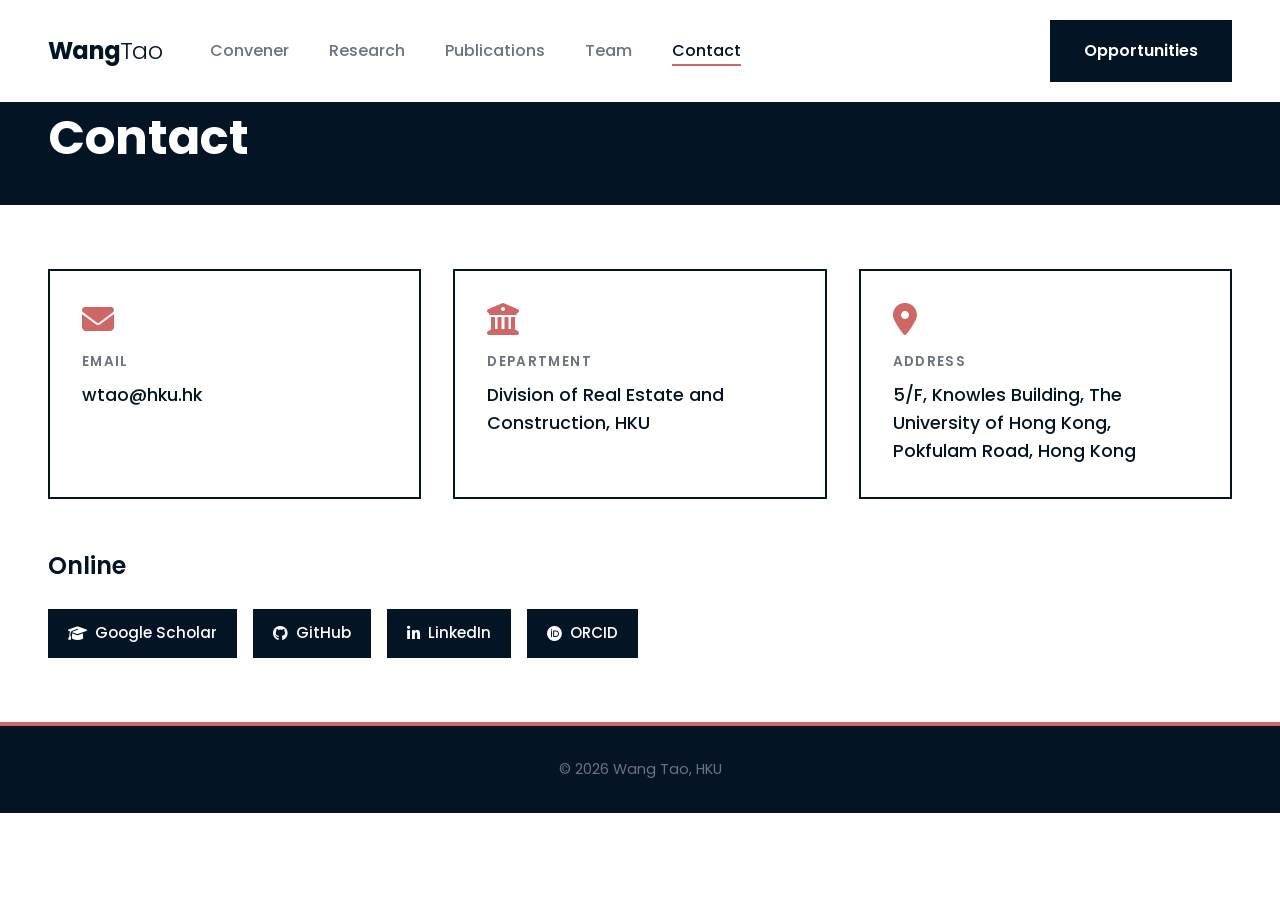
==== contact.html @ 405dbc62 "Wang Tao personal academic website" ====
<!DOCTYPE html>
<html lang="en">
<head>
  <meta charset="UTF-8">
  <meta name="viewport" content="width=device-width, initial-scale=1.0">
  <meta name="description" content="Contact Tao Wang">
  <title>Wang Tao | Contact</title>

  <link rel="preconnect" href="https://fonts.googleapis.com">
  <link rel="preconnect" href="https://fonts.gstatic.com" crossorigin>
  <link href="https://fonts.googleapis.com/css2?family=Poppins:wght@300;400;500;600;700&display=swap" rel="stylesheet">
  <link rel="stylesheet" href="https://cdnjs.cloudflare.com/ajax/libs/font-awesome/6.4.0/css/all.min.css">
  <link rel="stylesheet" href="css/style.css">
</head>
<body>
  <nav class="navbar">
    <div class="nav-container">
      <a href="index.html" class="nav-logo"><strong>Wang</strong><span>Tao</span></a>
      <ul class="nav-menu">
        <li><a href="convener.html" class="nav-link">Convener</a></li>
        <li><a href="research.html" class="nav-link">Research</a></li>
        <li><a href="publications.html" class="nav-link">Publications</a></li>
        <li><a href="team.html" class="nav-link">Team</a></li>
        <li><a href="contact.html" class="nav-link active">Contact</a></li>
      </ul>
      <div class="nav-cta">
        <a href="opportunities.html" class="btn btn-primary">Opportunities</a>
      </div>
      <div class="hamburger"><span></span><span></span><span></span></div>
    </div>
  </nav>

  <section class="page-header">
    <div class="container">
      <h1>Contact</h1>
    </div>
  </section>

  <section class="section">
    <div class="container">
      <div class="contact-grid">

        <div class="contact-card">
          <i class="fas fa-envelope"></i>
          <h4>Email</h4>
          <p><a href="mailto:wtao@hku.hk">wtao@hku.hk</a></p>
        </div>

        <div class="contact-card">
          <i class="fas fa-university"></i>
          <h4>Department</h4>
          <p><a href="https://www.arch.hku.hk/programmes_/rec/" target="_blank">Division of Real Estate and Construction, HKU</a></p>
        </div>

        <div class="contact-card">
          <i class="fas fa-map-marker-alt"></i>
          <h4>Address</h4>
          <p>5/F, Knowles Building, The University of Hong Kong, Pokfulam Road, Hong Kong</p>
        </div>

      </div>

      <!-- Social Links -->
      <div style="margin-top: 3rem; max-width: 900px;">
        <h3 style="margin-bottom: 1.5rem;">Online</h3>
        <div class="social-links">
          <a href="https://scholar.google.com/citations?user=YOUR_ID&user=MiUpoPgAAAAJ" target="_blank" class="social-link">
            <i class="fas fa-graduation-cap"></i> Google Scholar
          </a>
          <a href="https://github.com/wangtao-hku" target="_blank" class="social-link">
            <i class="fab fa-github"></i> GitHub
          </a>
          <a href="https://www.linkedin.com/in/tao-wang-00363b198?lipi=urn%3Ali%3Apage%3Ad_flagship3_profile_view_base_contact_details%3BH6eFFNTuSpurWLDc2w6JaQ%3D%3D" target="_blank" class="social-link">
            <i class="fab fa-linkedin-in"></i> LinkedIn
          </a>
          <a href="https://orcid.org/0009-0001-2845-4835" target="_blank" class="social-link">
            <i class="fab fa-orcid"></i> ORCID
          </a>
        </div>
      </div>

    </div>
  </section>

  <footer class="footer">
    <div class="container">
      <div class="footer-bottom">
        <p>&copy; 2026 Wang Tao, HKU</p>
      </div>
    </div>
  </footer>

  <script src="js/main.js"></script>
</body>
</html>
---- css/style.css ----
/* ============================================
   WANG TAO - Bold Academic Portfolio
   Colors: Black, Crimson (#CF6766), Indigo (#30415D), White
   ============================================ */

/* https://www.canva.com/learn/website-color-schemes/ */
/* 1_crimson, 2_indigo, 3_black(ultramarine) */
:root {
  --crimson: #CF6766;
  --indigo: #30415D;
  --black: #031424;
  --white: #ffffff;
  --gray: #6b7280;
  --gray-light: #f5f5f5;
  --border: #e0e0e0;

  --font: 'Poppins', sans-serif;
  --transition: all 0.25s ease;
}

/* Reset */
*, *::before, *::after {
  margin: 0;
  padding: 0;
  box-sizing: border-box;
}

html { scroll-behavior: smooth; }

body {
  font-family: var(--font);
  color: var(--black);
  background: var(--white);
  line-height: 1.6;
}

a {
  text-decoration: none;
  color: inherit;
  transition: var(--transition);
}

img { max-width: 100%; display: block; }
ul, ol { list-style: none; }

/* Typography - LARGER */
h1 { font-size: 3.5rem; font-weight: 700; line-height: 1.1; }
h2 { font-size: 2.5rem; font-weight: 700; line-height: 1.2; }
h3 { font-size: 1.5rem; font-weight: 600; }
h4 { font-size: 1.1rem; font-weight: 600; }

/* Container - WIDER */
.container {
  max-width: 1400px;
  margin: 0 auto;
  padding: 0 3rem;
}

/* ============================================
   NAVIGATION - Bold
   ============================================ */
.navbar {
  position: fixed;
  top: 0;
  left: 0;
  right: 0;
  z-index: 1000;
  background: var(--white);
  border-bottom: 2px solid var(--black);
}

.nav-container {
  display: flex;
  align-items: center;
  padding: 1.25rem 3rem;
  max-width: 1400px;
  margin: 0 auto;
  gap: 3rem;
}

.nav-logo {
  font-size: 1.5rem;
  font-weight: 700;
  color: var(--black);
  letter-spacing: -0.03em;
}

.nav-logo span { font-weight: 300; }

.nav-menu {
  display: flex;
  gap: 2.5rem;
  flex: 1;
}

.nav-link {
  font-size: 1rem;
  font-weight: 500;
  color: var(--gray);
  position: relative;
}

.nav-link:hover,
.nav-link.active {
  color: var(--black);
}

.nav-link.active::after {
  content: '';
  position: absolute;
  bottom: -4px;
  left: 0;
  width: 100%;
  height: 2px;
  background: var(--crimson);
}

.nav-cta { margin-left: auto; }

.hamburger {
  display: none;
  flex-direction: column;
  gap: 5px;
  cursor: pointer;
}

.hamburger span {
  width: 24px;
  height: 2px;
  background: var(--black);
  transition: var(--transition);
}

/* ============================================
   BUTTONS - Bold
   ============================================ */
.btn {
  display: inline-flex;
  align-items: center;
  gap: 0.5rem;
  padding: 1rem 2rem;
  font-size: 1rem;
  font-weight: 600;
  border-radius: 0;
  cursor: pointer;
  transition: var(--transition);
  border: 2px solid transparent;
  font-family: var(--font);
}

.btn-primary {
  background: var(--black);
  color: var(--white);
  border-color: var(--black);
}

.btn-primary:hover {
  background: var(--crimson);
  border-color: var(--crimson);
}

.btn-secondary {
  background: transparent;
  color: var(--black);
  border-color: var(--black);
}

.btn-secondary:hover {
  background: var(--black);
  color: var(--white);
}

.btn-crimson {
  background: var(--crimson);
  color: var(--white);
  border-color: var(--crimson);
}

.btn-crimson:hover {
  background: var(--black);
  border-color: var(--black);
}

/* ============================================
   HERO - Bold & Compact
   ============================================ */
.hero {
  min-height: 100vh;
  display: flex;
  align-items: center;
  padding-top: 80px;
  background: var(--white);
}

.hero-content {
  display: grid;
  grid-template-columns: 1.2fr 1fr;
  gap: 4rem;
  align-items: center;
}

.hero-text h1 {
  margin-bottom: 1.5rem;
  color: var(--black);
  letter-spacing: -0.03em;
}

.hero-tagline {
  font-size: 1.1rem;
  text-transform: uppercase;
  letter-spacing: 0.1em;
  color: var(--crimson);
  font-weight: 600;
  margin-bottom: 1rem;
}

.hero-subtitle {
  font-size: 1.25rem;
  color: var(--gray);
  margin-bottom: 2rem;
  line-height: 1.7;
}

.hero-buttons {
  display: flex;
  gap: 1rem;
  flex-wrap: wrap;
}

.hero-image img {
  width: 380px;
  height: 380px;
  object-fit: cover;
  border: 4px solid var(--black);
}

.hero-social {
  display: flex;
  gap: 1.5rem;
  margin-top: 2.5rem;
}

.hero-social a {
  color: var(--gray);
  font-size: 1.5rem;
}

.hero-social a:hover { color: var(--crimson); }

/* ============================================
   SECTIONS - Compact
   ============================================ */
.section {
  padding: 4rem 0;
}

.section-alt {
  background: var(--gray-light);
}

.section-dark {
  background: var(--black);
  color: var(--white);
}

.section-dark h2,
.section-dark h3,
.section-dark h4 {
  color: var(--white);
}

/* ============================================
   PAGE HEADER - Bold
   ============================================ */
.page-header {
  padding: 7rem 0 2.5rem;
  background: var(--black);
  color: var(--white);
}

.page-header h1 {
  color: var(--white);
  font-size: 3rem;
}

/* ============================================
   GRID CARDS - For Research/Projects
   ============================================ */
.card-grid {
  display: grid;
  grid-template-columns: repeat(auto-fill, minmax(320px, 1fr));
  gap: 1.5rem;
}

.card {
  background: var(--white);
  border: 2px solid var(--black);
  padding: 2rem;
  transition: var(--transition);
  display: flex;
  flex-direction: column;
}

.card:hover {
  background: var(--black);
  color: var(--white);
  transform: translateY(-4px);
  box-shadow: 4px 4px 0 var(--black);
}

.card:hover h4,
.card:hover .card-meta { color: var(--white); }

.card:hover .card-tag {
  background: var(--crimson);
  color: var(--white);
}

.card-tag {
  display: inline-block;
  background: var(--indigo);
  color: var(--white);
  padding: 0.3rem 0.75rem;
  font-size: 0.8rem;
  font-weight: 600;
  margin-bottom: 1rem;
  align-self: flex-start;
}

.card-tag.completed {
  background: var(--gray);
}

.card h4 {
  font-size: 1.1rem;
  margin-bottom: 0.75rem;
  line-height: 1.4;
}

.card-meta {
  color: var(--gray);
  font-size: 0.95rem;
  margin-top: auto;
}

.card-funding {
  color: var(--crimson);
  font-weight: 600;
  margin-top: 0.5rem;
}

.card-link {
  display: inline-block;
  margin-top: 0.75rem;
  font-size: 0.9rem;
  font-weight: 600;
  color: var(--indigo);
}

.card:hover .card-link { color: var(--white); }

/* ============================================
   PUBLICATIONS - Bold List
   ============================================ */
.pub-list {
  display: flex;
  flex-direction: column;
  gap: 0;
}

.pub-item {
  padding: 1.5rem 0;
  border-bottom: 1px solid var(--border);
  display: grid;
  grid-template-columns: 80px 1fr;
  gap: 2rem;
  align-items: start;
}

.pub-item:first-child {
  border-top: 2px solid var(--black);
}

.pub-year {
  font-size: 1.1rem;
  font-weight: 700;
  color: var(--crimson);
}

.pub-content h4 {
  font-size: 1.05rem;
  font-weight: 600;
  margin-bottom: 0.5rem;
  line-height: 1.4;
}

.pub-content h4 a:hover {
  color: var(--crimson);
}

.pub-authors {
  color: var(--gray);
  font-size: 0.95rem;
  margin-bottom: 0.25rem;
}

.pub-venue {
  color: var(--indigo);
  font-size: 0.95rem;
  font-weight: 500;
}

/* Year heading for publications */
.year-heading {
  font-size: 2rem;
  font-weight: 700;
  margin: 2.5rem 0 1.5rem;
  color: var(--black);
}

.year-heading:first-of-type {
  margin-top: 0;
}

/* Old publication-item style (keep for compatibility) */
.publication-item {
  padding: 1.5rem 0;
  border-bottom: 1px solid var(--border);
}

.publication-item:first-of-type {
  border-top: 2px solid var(--black);
}

.publication-title {
  font-size: 1.05rem;
  font-weight: 600;
  margin-bottom: 0.5rem;
  line-height: 1.4;
}

.publication-title a:hover {
  color: var(--crimson);
}

.publication-authors {
  color: var(--gray);
  font-size: 0.95rem;
  margin-bottom: 0.25rem;
}

.publication-venue {
  color: var(--indigo);
  font-size: 0.95rem;
  font-weight: 500;
}

/* ============================================
   PATENTS - Grid
   ============================================ */
.patent-grid {
  display: grid;
  grid-template-columns: repeat(auto-fill, minmax(280px, 1fr));
  gap: 1rem;
}

.patent-card {
  background: var(--indigo);
  color: var(--white);
  padding: 1.5rem;
  transition: var(--transition);
}

.patent-card:hover {
  background: var(--black);
}

.patent-card h4 {
  font-size: 1rem;
  color: var(--white);
  margin-bottom: 0.75rem;
  line-height: 1.4;
}

.patent-card .patent-number {
  color: rgba(255,255,255,0.7);
  font-size: 0.85rem;
  font-family: monospace;
}

/* Old patent-item style */
.patent-item {
  padding: 1rem 1.5rem;
  border-left: 3px solid var(--indigo);
  margin-bottom: 1rem;
}

.patent-title {
  font-size: 1rem;
  font-weight: 600;
  margin-bottom: 0.25rem;
}

.patent-number {
  color: var(--gray);
  font-size: 0.85rem;
  font-family: monospace;
}

/* ============================================
   TIMELINE - Bold
   ============================================ */
.timeline {
  display: flex;
  flex-direction: column;
  gap: 0;
}

.timeline-item {
  padding: 1.5rem 0;
  border-bottom: 1px solid var(--border);
  display: grid;
  grid-template-columns: 170px 1fr;
  gap: 2rem;
  align-items: start;
}

.timeline-item:first-child {
  border-top: 2px solid var(--black);
}

.timeline-year {
  font-size: 0.9rem;
  font-weight: 700;
  color: var(--white);
  background: var(--indigo);
  padding: 0.4rem 0.75rem;
  display: inline-block;
  white-space: nowrap;
}

.timeline-year.past {
  background: var(--gray);
}

.timeline-content h4 {
  font-size: 1.1rem;
  margin-bottom: 0.25rem;
}

.timeline-org {
  color: var(--gray);
  font-size: 0.95rem;
}

.timeline-note {
  color: var(--crimson);
  font-size: 0.9rem;
  font-weight: 500;
  margin-top: 0.25rem;
}

.timeline-title {
  font-size: 1.1rem;
  font-weight: 600;
  margin-bottom: 0.25rem;
}

/* ============================================
   AWARDS - Bold Grid
   ============================================ */
.award-grid {
  display: grid;
  grid-template-columns: repeat(auto-fill, minmax(300px, 1fr));
  gap: 1rem;
}

.award-card {
  background: var(--crimson);
  color: var(--white);
  padding: 1.5rem;
  padding-bottom: 2.5rem;
  transition: var(--transition);
  display: flex;
  flex-direction: column;
}

.award-card:hover {
  background: var(--black);
  transform: translateY(-4px);
  box-shadow: 4px 4px 0 var(--crimson);
}

.award-card .award-year {
  font-size: 2rem;
  font-weight: 700;
  opacity: 0.5;
  margin-bottom: 0.5rem;
}

.award-card h4 {
  color: var(--white);
  font-size: 1rem;
  margin-bottom: 0.5rem;
}

.award-card p {
  color: rgba(255,255,255,0.8);
  font-size: 0.9rem;
}

.award-recipient {
  display: block;
  background: var(--white);
  color: var(--black);
  font-size: 0.8rem;
  font-weight: 600;
  padding: 0.3rem 0.75rem;
  margin-top: auto;
  position: relative;
  top: 1.3rem;
  width: fit-content;
  transition: var(--transition);
}

.award-card:hover .award-recipient {
  background: var(--black);
  color: var(--white);
}

/* Old award-item style */
.award-item {
  padding: 1rem 1.5rem;
  border-left: 3px solid var(--crimson);
  margin-bottom: 1rem;
}

.award-year {
  display: inline-block;
  background: var(--crimson);
  color: var(--white);
  padding: 0.25rem 0.6rem;
  font-size: 0.8rem;
  font-weight: 600;
  margin-bottom: 0.5rem;
}

.award-title {
  font-size: 1rem;
  font-weight: 600;
  margin-bottom: 0.25rem;
}

.award-note {
  color: var(--gray);
  font-size: 0.9rem;
}

/* ============================================
   SKILLS - Bold Tags
   ============================================ */
.skill-section {
  margin-bottom: 2rem;
}

.skill-section h4 {
  font-size: 0.85rem;
  color: var(--gray);
  text-transform: uppercase;
  letter-spacing: 0.1em;
  margin-bottom: 0.75rem;
}

.skill-tags {
  display: flex;
  flex-wrap: wrap;
  gap: 0.5rem;
}

.skill-tag {
  background: var(--black);
  color: var(--white);
  padding: 0.5rem 1rem;
  font-size: 0.9rem;
  font-weight: 500;
}

.skill-tag:hover {
  background: var(--crimson);
}

/* Research interest tags */
.interest-tags {
  display: flex;
  flex-wrap: wrap;
  gap: 0.75rem;
}

.interest-tag {
  background: var(--indigo);
  color: var(--white);
  padding: 0.6rem 1.25rem;
  font-size: 1rem;
  font-weight: 500;
}

/* ============================================
   CONTACT - Bold
   ============================================ */
.contact-grid {
  display: grid;
  grid-template-columns: repeat(auto-fit, minmax(250px, 1fr));
  gap: 2rem;
}

.contact-card {
  padding: 2rem;
  border: 2px solid var(--black);
  transition: var(--transition);
}

.contact-card:hover {
  transform: translateY(-4px);
  box-shadow: 4px 4px 0 var(--black);
}

.contact-card i {
  font-size: 2rem;
  color: var(--crimson);
  margin-bottom: 1rem;
}

.contact-card h4 {
  font-size: 0.85rem;
  color: var(--gray);
  text-transform: uppercase;
  letter-spacing: 0.1em;
  margin-bottom: 0.5rem;
}

.contact-card p {
  font-size: 1.1rem;
  font-weight: 500;
}

.contact-card a:hover {
  color: var(--crimson);
}

/* Old contact-item style */
.contact-item {
  display: flex;
  align-items: flex-start;
  gap: 1rem;
  margin-bottom: 1.5rem;
}

.contact-icon {
  width: 48px;
  height: 48px;
  background: var(--black);
  color: var(--white);
  display: flex;
  align-items: center;
  justify-content: center;
  font-size: 1.2rem;
}

.contact-text h4 {
  font-size: 0.8rem;
  color: var(--gray);
  text-transform: uppercase;
  letter-spacing: 0.1em;
  margin-bottom: 0.25rem;
}

.contact-text p {
  font-size: 1.05rem;
}

.contact-text a:hover {
  color: var(--crimson);
}

/* Social links */
.social-links {
  display: flex;
  gap: 1rem;
  flex-wrap: wrap;
  margin-top: 1.5rem;
}

.social-link {
  display: flex;
  align-items: center;
  gap: 0.5rem;
  background: var(--black);
  color: var(--white);
  padding: 0.75rem 1.25rem;
  font-size: 0.95rem;
  font-weight: 500;
  transition: var(--transition);
}

.social-link:hover {
  background: var(--crimson);
}

/* ============================================
   FOOTER - Bold
   ============================================ */
.footer {
  background: var(--black);
  color: var(--white);
  padding: 2rem 0;
  border-top: 4px solid var(--crimson);
}

.footer-bottom {
  text-align: center;
  font-size: 0.9rem;
  color: var(--gray);
}

/* ============================================
   PROJECT ITEMS (Research page - old style backup)
   ============================================ */
.project-item {
  padding: 1.25rem 1.5rem;
  border-left: 3px solid var(--border);
  background: var(--white);
  margin-bottom: 1rem;
  transition: var(--transition);
}

.project-item:hover {
  border-left-color: var(--crimson);
  background: var(--gray-light);
}

.project-tag {
  display: inline-block;
  background: var(--indigo);
  color: var(--white);
  padding: 0.25rem 0.6rem;
  font-size: 0.8rem;
  font-weight: 600;
  margin-bottom: 0.5rem;
}

.project-tag.completed {
  background: var(--gray);
}

.project-title {
  font-size: 1.05rem;
  font-weight: 600;
  margin-bottom: 0.5rem;
}

.project-meta {
  color: var(--gray);
  font-size: 0.95rem;
}

.project-funding {
  color: var(--crimson);
  font-weight: 600;
}

/* ============================================
   RESPONSIVE
   ============================================ */
@media (max-width: 1024px) {
  h1 { font-size: 2.75rem; }
  h2 { font-size: 2rem; }

  .container { padding: 0 2rem; }
  .nav-container { padding: 1rem 2rem; }

  .hero-content {
    grid-template-columns: 1fr;
    text-align: center;
  }

  .hero-image { order: -1; }
  .hero-image img { width: 280px; height: 280px; margin: 0 auto; }
  .hero-buttons { justify-content: center; }
  .hero-social { justify-content: center; }

  .timeline-item {
    grid-template-columns: 1fr;
    gap: 0.75rem;
  }

  .pub-item {
    grid-template-columns: 1fr;
    gap: 0.5rem;
  }
}

@media (max-width: 768px) {
  h1 { font-size: 2.25rem; }

  .nav-menu {
    position: fixed;
    top: 64px;
    left: 0;
    right: 0;
    background: var(--white);
    flex-direction: column;
    padding: 2rem;
    gap: 1.5rem;
    border-bottom: 2px solid var(--black);
    transform: translateY(-150%);
    transition: var(--transition);
  }

  .nav-menu.active {
    transform: translateY(0);
  }

  .nav-cta { display: none; }
  .hamburger { display: flex; }

  .hamburger.active span:nth-child(1) {
    transform: rotate(45deg) translate(5px, 5px);
  }
  .hamburger.active span:nth-child(2) { opacity: 0; }
  .hamburger.active span:nth-child(3) {
    transform: rotate(-45deg) translate(5px, -5px);
  }

  .section { padding: 3rem 0; }
  .container { padding: 0 1.5rem; }
  .page-header { padding: 6rem 0 2rem; }
  .page-header h1 { font-size: 2.25rem; }

  .card-grid { grid-template-columns: 1fr; }
  .patent-grid { grid-template-columns: 1fr; }
  .award-grid { grid-template-columns: 1fr; }
}

/* ============================================
   ANIMATIONS
   ============================================ */
@keyframes fadeIn {
  from { opacity: 0; transform: translateY(10px); }
  to { opacity: 1; transform: translateY(0); }
}

.animate { animation: fadeIn 0.4s ease forwards; }

/* ============================================
   RESEARCH VISION
   ============================================ */
.vision-tagline {
  font-size: 1rem;
  text-transform: uppercase;
  letter-spacing: 0.15em;
  color: rgba(255,255,255,0.7);
  margin-bottom: 1rem;
}

.vision-title {
  font-size: 2.5rem;
  color: var(--white);
  margin-bottom: 1.5rem;
  line-height: 1.2;
}

.vision-desc {
  font-size: 1.15rem;
  color: rgba(255,255,255,0.85);
  max-width: 800px;
  line-height: 1.8;
}

/* ============================================
   TEAM CARDS
   ============================================ */
.team-grid {
  display: grid;
  grid-template-columns: repeat(auto-fill, minmax(280px, 1fr));
  gap: 2rem;
}

.team-card {
  background: var(--white);
  border: 2px solid var(--black);
  text-align: center;
  padding: 2rem;
  transition: var(--transition);
}

.team-card:hover {
  transform: translateY(-4px);
}

.team-card-pi {
  grid-column: span 1;
  background: var(--black);
  color: var(--white);
}

.team-card-pi h3,
.team-card-pi .team-role {
  color: var(--white);
}

.team-card-pi .team-affiliation {
  color: rgba(255,255,255,0.7);
}

.team-photo {
  width: 160px;
  height: 160px;
  margin: 0 auto 1.5rem;
  overflow: hidden;
}

.team-photo img {
  width: 100%;
  height: 100%;
  object-fit: cover;
}

.team-info h3,
.team-info h4 {
  margin-bottom: 0.25rem;
}

.team-role {
  color: var(--crimson);
  font-weight: 600;
  font-size: 0.95rem;
  margin-bottom: 0.25rem;
}

.team-affiliation,
.team-topic {
  color: var(--gray);
  font-size: 0.9rem;
}

.team-links {
  display: flex;
  justify-content: center;
  gap: 1rem;
  margin-top: 1rem;
}

.team-links a {
  color: var(--white);
  font-size: 1.2rem;
  opacity: 0.7;
  transition: var(--transition);
}

.team-links a:hover {
  opacity: 1;
  color: var(--crimson);
}

/* ============================================
   OPPORTUNITY CARDS
   ============================================ */
.opportunity-card {
  background: var(--white);
  border: 2px solid var(--black);
  padding: 2.5rem;
  max-width: 900px;
}

.opp-header {
  display: flex;
  align-items: center;
  gap: 1rem;
  margin-bottom: 1.5rem;
}

.opp-tag {
  background: var(--crimson);
  color: var(--white);
  padding: 0.4rem 1rem;
  font-size: 0.85rem;
  font-weight: 600;
}

.opp-status {
  font-size: 0.85rem;
  font-weight: 600;
  color: var(--gray);
}

.opp-status.open {
  color: #22c55e;
}

.opportunity-card h3 {
  font-size: 1.5rem;
  margin-bottom: 1rem;
}

.opportunity-card h4 {
  font-size: 1.1rem;
  margin: 1.5rem 0 0.75rem;
}

.opp-desc {
  color: var(--gray);
  font-size: 1rem;
  line-height: 1.7;
}

.opp-list {
  list-style: disc;
  margin-left: 1.5rem;
  color: var(--gray);
}

.opp-list li {
  margin-bottom: 0.5rem;
  font-size: 0.95rem;
  line-height: 1.6;
}

/* ============================================
   FLAT TEAM GRID (no hierarchy)
   ============================================ */
.team-grid-flat {
  display: grid;
  grid-template-columns: repeat(auto-fill, minmax(240px, 1fr));
  gap: 2rem;
}

.team-card-flat {
  background: var(--white);
  border: 2px solid var(--black);
  text-align: center;
  padding: 2rem 1.5rem;
  transition: var(--transition);
}

.team-card-flat:hover {
  transform: translateY(-4px);
}

.team-card-pi-flat {
  background: var(--black);
  color: var(--white);
}

.team-card-pi-flat h4 {
  color: var(--white);
}

.team-card-pi-flat .team-role {
  color: var(--crimson);
}

.team-card-pi-flat .team-topic {
  color: rgba(255,255,255,0.7);
}

.team-links-flat {
  display: flex;
  justify-content: center;
  gap: 1rem;
  margin-top: 1rem;
}

.team-links-flat a {
  color: var(--white);
  font-size: 1.1rem;
  opacity: 0.7;
  transition: var(--transition);
}

.team-links-flat a:hover {
  opacity: 1;
  color: var(--crimson);
}

/* ============================================
   NEWS LIST
   ============================================ */
.news-list {
  max-width: 800px;
}

.news-item {
  display: flex;
  gap: 1.5rem;
  padding: 1.25rem 0;
  border-bottom: 1px solid var(--border);
}

.news-item:last-child {
  border-bottom: none;
}

.news-date {
  font-weight: 700;
  color: var(--crimson);
  min-width: 75px;
  white-space: nowrap;
}

.news-item p {
  color: var(--gray);
  line-height: 1.6;
}

/* ============================================
   FOCUS LAYER GRID (Research Focus)
   ============================================ */
.focus-layer {
  margin-bottom: 1rem;
}

.layer-label {
  display: inline-block;
  font-size: 0.75rem;
  text-transform: uppercase;
  letter-spacing: 0.15em;
  color: var(--white);
  background: var(--indigo);
  padding: 0.4rem 1rem;
  margin-bottom: 1rem;
  font-weight: 600;
}

.focus-grid {
  display: grid;
  grid-template-columns: repeat(3, 1fr);
  gap: 1rem;
}

.focus-card {
  background: var(--white);
  border: 2px solid var(--black);
  padding: 1.5rem;
  text-align: center;
  transition: var(--transition);
}

.focus-card:hover {
  transform: translateY(-4px);
  box-shadow: 4px 4px 0 var(--black);
}

.focus-card h4 {
  font-size: 1.05rem;
  margin-bottom: 0.5rem;
}

.focus-card p {
  font-size: 0.9rem;
  color: var(--gray);
  line-height: 1.5;
}

.focus-card-dark {
  background: var(--black);
  color: var(--white);
}

.focus-card-dark h4 {
  color: var(--white);
}

.focus-card-dark p {
  color: rgba(255,255,255,0.7);
}

.focus-card-dark:hover {
  background: var(--crimson);
  border-color: var(--crimson);
  box-shadow: 4px 4px 0 var(--black);
}

/* ============================================
   TEAM EQUAL SIZE CARDS
   ============================================ */
.team-equal-grid {
  display: grid;
  grid-template-columns: repeat(3, 1fr);
  gap: 1.5rem;
  max-width: 900px;
}

.team-equal-card {
  background: var(--white);
  border: 2px solid var(--black);
  padding: 2rem;
  text-align: center;
  transition: var(--transition);
  display: flex;
  flex-direction: column;
  align-items: center;
  justify-content: center;
  min-height: 180px;
}

.team-equal-card:hover {
  transform: translateY(-4px);
  box-shadow: 4px 4px 0 var(--black);
}

.team-equal-tag {
  display: inline-block;
  background: var(--indigo);
  color: var(--white);
  padding: 0.3rem 0.75rem;
  font-size: 0.8rem;
  font-weight: 600;
  margin-bottom: 1rem;
}

.team-equal-tag-pi {
  background: var(--crimson);
}

.team-equal-card h4 {
  font-size: 1.1rem;
  margin-bottom: 0.5rem;
}

.team-equal-card p {
  color: var(--gray);
  font-size: 0.95rem;
}

.team-equal-card-pi {
  background: var(--black);
  color: var(--white);
}

.team-equal-card-pi h4 {
  color: var(--white);
}

.team-equal-card-pi p {
  color: rgba(255,255,255,0.7);
}

.team-equal-card-pi:hover {
  background: var(--crimson);
  border-color: var(--crimson);
}

@media (max-width: 768px) {
  .team-equal-grid { grid-template-columns: 1fr; }
}

/* ============================================
   OPPORTUNITIES PAGE - NEW DESIGN
   ============================================ */
.opp-intro {
  max-width: 700px;
  text-align: center;
  margin: 0 auto;
}

.opp-intro h2 {
  margin-bottom: 1rem;
}

.opp-intro p {
  font-size: 1.1rem;
  color: var(--gray);
  line-height: 1.7;
}

.opp-grid {
  display: grid;
  grid-template-columns: repeat(2, 1fr);
  gap: 2rem;
  max-width: 1000px;
}

.opp-card {
  background: var(--white);
  border-left: 4px solid var(--crimson);
  padding: 2rem;
  box-shadow: 0 2px 8px rgba(0,0,0,0.08);
}

.opp-card-header {
  display: flex;
  align-items: center;
  gap: 1rem;
  margin-bottom: 1rem;
}

.opp-card-tag {
  background: var(--crimson);
  color: var(--white);
  padding: 0.3rem 0.75rem;
  font-size: 0.8rem;
  font-weight: 600;
}

.opp-card-tag-alt {
  background: var(--indigo);
}

.opp-card-status {
  font-size: 0.85rem;
  font-weight: 600;
  color: #22c55e;
}

.opp-card h3 {
  font-size: 1.25rem;
  margin-bottom: 0.75rem;
}

.opp-card > p {
  color: var(--gray);
  font-size: 0.95rem;
  line-height: 1.6;
  margin-bottom: 1rem;
}

.opp-section {
  margin-top: 1.25rem;
}

.opp-section h4 {
  font-size: 0.9rem;
  color: var(--black);
  margin-bottom: 0.5rem;
}

.opp-section ul {
  list-style: disc;
  margin-left: 1.25rem;
  color: var(--gray);
}

.opp-section li {
  font-size: 0.9rem;
  line-height: 1.5;
  margin-bottom: 0.25rem;
}

/* Apply Steps */
.apply-grid {
  display: grid;
  grid-template-columns: repeat(3, 1fr);
  gap: 2rem;
  max-width: 900px;
}

.apply-step {
  text-align: center;
}

.apply-num {
  display: inline-flex;
  align-items: center;
  justify-content: center;
  width: 48px;
  height: 48px;
  background: var(--indigo);
  color: var(--white);
  font-size: 1.25rem;
  font-weight: 700;
  border-radius: 50%;
  margin-bottom: 1rem;
}

.apply-step h4 {
  margin-bottom: 0.5rem;
}

.apply-step p {
  color: var(--gray);
  font-size: 0.95rem;
  line-height: 1.5;
}

.apply-step a {
  color: var(--crimson);
  font-weight: 500;
}

.apply-step a:hover {
  text-decoration: underline;
}

/* Link Pills */
.link-pills {
  display: flex;
  gap: 1rem;
  flex-wrap: wrap;
}

.link-pill {
  display: inline-flex;
  align-items: center;
  gap: 0.5rem;
  background: var(--white);
  border: 2px solid var(--black);
  color: var(--black);
  padding: 0.6rem 1.25rem;
  font-size: 0.95rem;
  font-weight: 500;
  transition: var(--transition);
}

.link-pill:hover {
  background: var(--black);
  color: var(--white);
}

@media (max-width: 768px) {
  .opp-grid { grid-template-columns: 1fr; }
  .apply-grid { grid-template-columns: 1fr; }
}

/* ============================================
   CONVENER BIO LAYOUT
   ============================================ */
.convener-bio {
  display: grid;
  grid-template-columns: 1fr auto;
  gap: 3rem;
  align-items: center;
}

.convener-text {
  max-width: none;
}

.convener-text p {
  margin-bottom: 0.75rem !important;
}

.convener-photo {
  display: flex;
  flex-direction: column;
  align-items: center;
  justify-content: center;
  margin-left: 120px;
}

.convener-photo img {
  width: 320px;
  height: auto;
  border-radius: 8px;
  object-fit: cover;
}

.convener-photo h3 {
  font-size: 1.1rem;
  margin-top: 0.75rem;
  text-align: center;
}

@media (max-width: 900px) {
  .convener-bio {
    grid-template-columns: 1fr;
  }
  .convener-photo {
    order: -1;
  }
  .convener-photo img {
    width: 220px;
    height: auto;
  }
}

/* ============================================
   CARD EQUAL HEIGHT FIX
   ============================================ */
.card-grid .card {
  display: flex;
  flex-direction: column;
  min-height: 180px;
}

.card-grid .card p {
  flex-grow: 1;
}

@media (max-width: 768px) {
  .vision-title { font-size: 1.75rem; }
  .team-grid { grid-template-columns: 1fr; }
  .team-grid-flat { grid-template-columns: 1fr; }
  .opportunity-card { padding: 1.5rem; }
  .news-item { flex-direction: column; gap: 0.5rem; }
  .focus-grid { grid-template-columns: 1fr; }
}
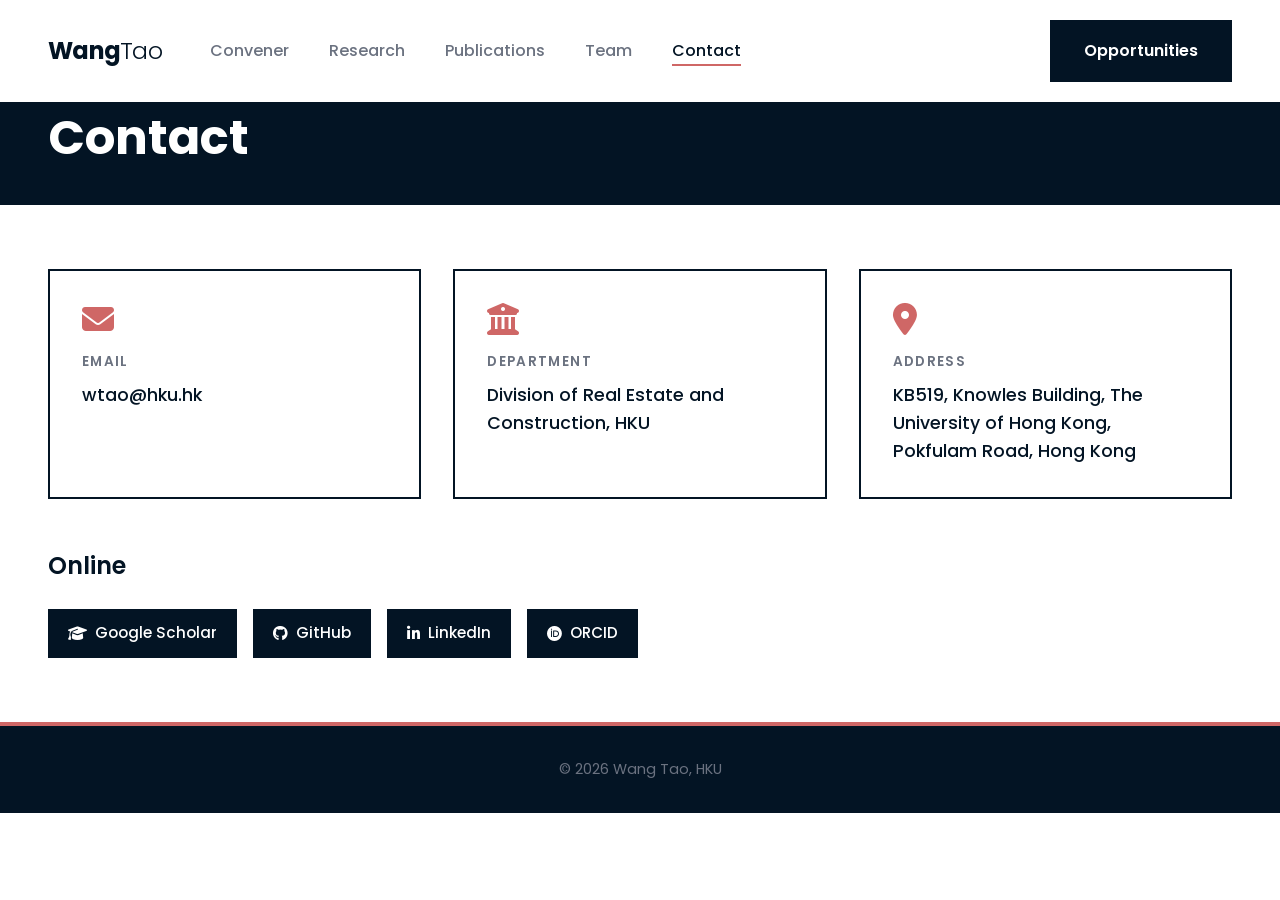
==== commit 3b707812: "update - aug 2026" ====
--- a/contact.html
+++ b/contact.html
@@ -55,7 +55,7 @@
         <div class="contact-card">
           <i class="fas fa-map-marker-alt"></i>
           <h4>Address</h4>
-          <p>5/F, Knowles Building, The University of Hong Kong, Pokfulam Road, Hong Kong</p>
+          <p>KB519, Knowles Building, The University of Hong Kong, Pokfulam Road, Hong Kong</p>
         </div>
 
       </div>
